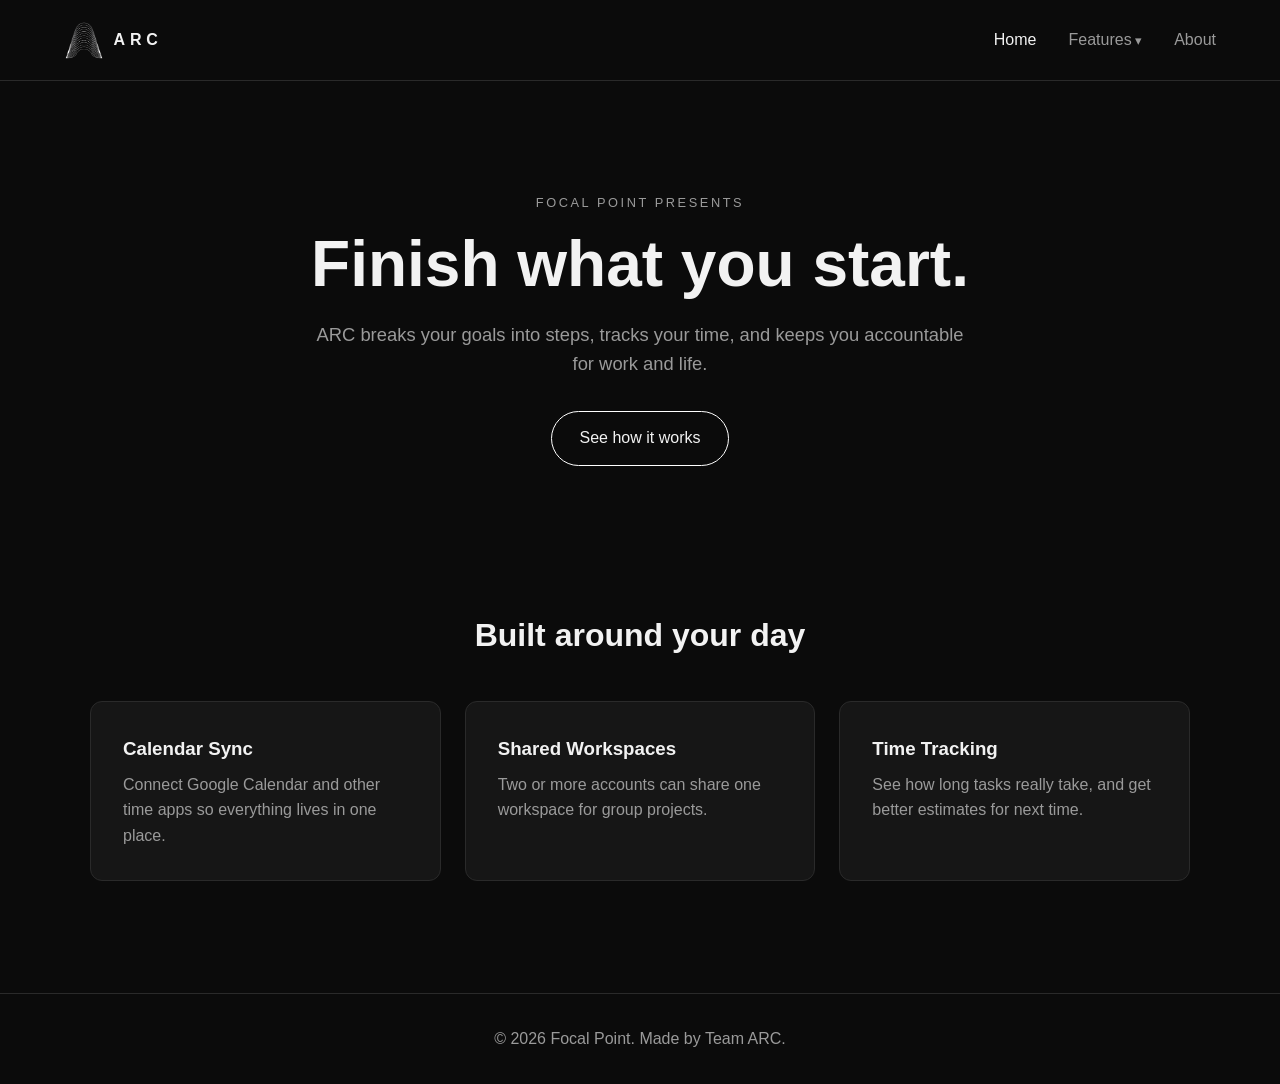
==== index.html @ 4bb460aa "home page, features, and getstarted" ====
<!DOCTYPE html>
<!-- Line 1 tells the browser "this is modern HTML5". Always first. -->
<html lang="en">
<!-- lang="en" helps screen readers and the validator. It will warn you if this is missing. -->

<head>
  <!-- <head> = info ABOUT the page. Nothing in here shows up on screen. -->
  <meta charset="UTF-8">
  <!-- This next line is REQUIRED for responsive design. Without it, phones
       zoom out and show the tiny desktop version, and your media queries won't kick in. -->
  <meta name="viewport" content="width=device-width, initial-scale=1.0">
  <meta name="description" content="ARC by Focal Point: manage tasks and stay accountable to your goals.">
  <title>ARC | Focal Point</title>

  <!-- This is how you connect CSS WITHOUT a <style> tag (which the assignment bans). -->
  <link rel="stylesheet" href="css/styles.css">
</head>

<body>
  <!-- SEMANTIC MARKUP: use tags that describe WHAT the content is,
       not just <div> everywhere. header, nav, main, section, footer = semantic. -->

  <header class="site-header">
    <a href="index.html" class="logo">
      <!-- alt text is required. The validator flags images without it. -->
      <img src="images/arcofficial.png" alt="ARC logo" width="40" height="40">
      <span>ARC</span>
    </a>

    <nav aria-label="Main navigation">
      <!-- Navigation is a LIST of links, so we use <ul>/<li>. That's the semantic way. -->
      <ul class="nav-links">
        <li><a href="index.html" aria-current="page">Home</a></li>
        <li class="dropdown">
          <a href="features.html" class="dropdown-toggle">Features</a>
          <ul class="dropdown-menu">
            <li><a href="features.html#work">Work</a></li>
            <li><a href="features.html#fitness">Fitness</a></li>
            <li><a href="features.html#finances">Finances</a></li>
            <li><a href="features.html#learning">Learning</a></li>
            <li><a href="features.html#personal">Personal</a></li>
            <li><a href="features.html#relationships">Relationships</a></li>
            <li><a href="features.html#projects">Projects</a></li>
            <li><a href="features.html#custom">Custom</a></li>
            <li><a href="features.html#diet-plans">Diet Plans</a></li>
          </ul>
        </li>
        <li><a href="about.html">About</a></li>
      </ul>
    </nav>
  </header>

  <main>
    <!-- HERO: the big intro block at the top of most homepages -->
    <section class="hero">
      <p class="eyebrow">Focal Point presents</p>
      <h1>Finish what you start.</h1>
      <p class="hero-text">
        ARC breaks your goals into steps, tracks your time, and keeps you
        accountable for work and life.
      </p>
      <a href="features.html" class="btn">See how it works</a>
    </section>

    <!-- FEATURES PREVIEW: a grid of cards. On desktop it's 3 across,
         tablet 2 across, phone 1 across. The CSS handles that. -->
    <section class="features-preview" aria-labelledby="features-heading">
      <h2 id="features-heading">Built around your day</h2>

      <div class="card-grid">
        <article class="card">
          <h3>Calendar Sync</h3>
          <p>Connect Google Calendar and other time apps so everything lives in one place.</p>
        </article>

        <article class="card">
          <h3>Shared Workspaces</h3>
          <p>Two or more accounts can share one workspace for group projects.</p>
        </article>

        <article class="card">
          <h3>Time Tracking</h3>
          <p>See how long tasks really take, and get better estimates for next time.</p>
        </article>
      </div>
    </section>
  </main>

  <footer class="site-footer">
    <p>&copy; 2026 Focal Point. Made by Team ARC.</p>
  </footer>
</body>
</html>
---- css/styles.css ----
/* =========================================================
   ARC - main stylesheet
   Every HTML page links to this ONE file, so a change here
   updates the whole site.
   ========================================================= */


/* ---------- 1. VARIABLES ----------
   Define colors once, reuse everywhere. Want to change the
   accent color? Change it here and it updates site-wide.
   Black + white matches your ARC logo. */
:root {
  --bg: #0b0b0b;
  --surface: #161616;
  --text: #f2f2f2;
  --muted: #9a9a9a;
  --accent: #ffffff;
  --border: #2a2a2a;
  --radius: 12px;
}


/* ---------- 2. RESET ----------
   Browsers add their own default margins. This removes them so
   every browser starts the same.
   box-sizing: border-box means padding doesn't make boxes
   wider than the width you set. It saves a lot of headaches. */
* {
  margin: 0;
  padding: 0;
  box-sizing: border-box;
}

body {
  font-family: "Helvetica Neue", Arial, sans-serif;
  background: var(--bg);
  color: var(--text);
  line-height: 1.6;
}

img {
  max-width: 100%;   /* images never overflow on small screens */
  display: block;
}

a {
  color: inherit;
  text-decoration: none;
}


/* ---------- 3. HEADER + NAV ----------
   Flexbox puts items in a row. justify-content: space-between
   pushes the logo left and the nav right. */
.site-header {
  display: flex;
  justify-content: space-between;
  align-items: center;
  padding: 1.25rem 5%;
  border-bottom: 1px solid var(--border);
}

.logo {
  display: flex;
  align-items: center;
  gap: 0.6rem;
  font-weight: 700;
  letter-spacing: 0.3em;   /* the spaced-out "A R C" look from your logo */
}

.nav-links {
  display: flex;
  gap: 2rem;
  list-style: none;   /* removes bullet points from the <ul> */
}

.nav-links a {
  color: var(--muted);
  transition: color 0.2s;
}

/* :hover = mouse over it. aria-current marks the page you're on. */
.nav-links a:hover,
.nav-links a[aria-current="page"] {
  color: var(--text);
}


/* ---------- 4. HERO ---------- */
.hero {
  text-align: center;
  padding: 7rem 5% 5rem;
  max-width: 800px;
  margin: 0 auto;   /* "auto" left/right = centered */
}

.eyebrow {
  color: var(--muted);
  text-transform: uppercase;
  letter-spacing: 0.2em;
  font-size: 0.8rem;
  margin-bottom: 1rem;
}

.hero h1 {
  font-size: 4rem;
  line-height: 1.1;
  margin-bottom: 1.25rem;
}

.hero-text {
  color: var(--muted);
  font-size: 1.15rem;
  margin-bottom: 2rem;
}

.btn {
  display: inline-block;
  padding: 0.85rem 1.75rem;
  border: 1px solid var(--accent);
  border-radius: 999px;   /* big number = pill shape */
  transition: background 0.2s, color 0.2s;
}

.btn:hover {
  background: var(--accent);
  color: var(--bg);
}


/* ---------- 5. CARD GRID ----------
   CSS Grid is great for card layouts.
   "repeat(3, 1fr)" = 3 equal columns. The media queries below
   change that number for tablet and phone. */
.features-preview {
  padding: 4rem 5%;
}

.features-preview h2 {
  text-align: center;
  margin-bottom: 2.5rem;
  font-size: 2rem;
}

.card-grid {
  display: grid;
  grid-template-columns: repeat(3, 1fr);
  gap: 1.5rem;
  max-width: 1100px;
  margin: 0 auto;
}

.card {
  background: var(--surface);
  border: 1px solid var(--border);
  border-radius: var(--radius);
  padding: 2rem;
}

.card h3 {
  margin-bottom: 0.5rem;
}

.card p {
  color: var(--muted);
}


/* ---------- 6. FOOTER ---------- */
.site-footer {
  text-align: center;
  padding: 2rem 5%;
  color: var(--muted);
  border-top: 1px solid var(--border);
  margin-top: 3rem;
}


/* ---------- 6b. DROPDOWN MENU (no JavaScript) ----------
   How it works:
   1. .dropdown is the parent <li>. position: relative makes it
      the anchor point for the menu.
   2. .dropdown-menu is hidden (display: none) and positioned
      absolutely, so it floats BELOW the link instead of pushing
      the page down.
   3. :hover (mouse) and :focus-within (keyboard Tab, or a tap on
      phones) switch it to display: block. */
.dropdown {
  position: relative;
}

/* ::after adds a small arrow after "Features" with no extra HTML */
.dropdown-toggle::after {
  content: " \25BE";   /* the ▾ character */
  font-size: 0.8em;
}

.dropdown-menu {
  display: none;
  position: absolute;
  top: 100%;
  left: 50%;
  transform: translateX(-50%);   /* centers the menu under the link */
  min-width: 190px;
  padding: 0.75rem 0 0.5rem;     /* top padding bridges the gap so hover doesn't break */
  list-style: none;
  background: var(--surface);
  border: 1px solid var(--border);
  border-radius: var(--radius);
  box-shadow: 0 12px 30px rgba(0, 0, 0, 0.5);
  z-index: 100;                  /* keeps it on top of the page content */
}

.dropdown:hover .dropdown-menu,
.dropdown:focus-within .dropdown-menu {
  display: block;
}

.dropdown-menu a {
  display: block;
  padding: 0.5rem 1.25rem;
  color: var(--muted);
  white-space: nowrap;
}

.dropdown-menu a:hover,
.dropdown-menu a:focus {
  background: var(--border);
  color: var(--text);
}


/* ---------- 6c. FEATURES PAGE ---------- */

/* Smooth scrolling when a #link jumps down the page */
html {
  scroll-behavior: smooth;
}

.page-intro {
  text-align: center;
  padding: 5rem 5% 3rem;
  max-width: 850px;
  margin: 0 auto;
}

.page-intro h1 {
  font-size: 3rem;
  line-height: 1.15;
  margin-bottom: 1rem;
}

/* Quick-jump "pill" links, which wrap onto multiple lines automatically */
.jump-links {
  display: flex;
  flex-wrap: wrap;
  justify-content: center;
  gap: 0.6rem;
  list-style: none;
}

.jump-links a {
  display: block;
  padding: 0.4rem 1rem;
  border: 1px solid var(--border);
  border-radius: 999px;
  color: var(--muted);
  font-size: 0.9rem;
}

.jump-links a:hover {
  border-color: var(--text);
  color: var(--text);
}

/* Each task group section */
.group {
  max-width: 900px;
  margin: 0 auto 2rem;
  padding: 2.5rem;
  background: var(--surface);
  border: 1px solid var(--border);
  border-radius: var(--radius);
  scroll-margin-top: 1.5rem;   /* small gap above the section after jumping to it */
}

/* :target = the section whose id is in the URL right now (e.g. #fitness).
   It highlights the group you just clicked on in the dropdown. */
.group:target {
  border-color: var(--text);
}

.group h2 {
  font-size: 2rem;
  margin-bottom: 0.75rem;
}

.group-overview {
  color: var(--muted);
  font-size: 1.1rem;
  margin-bottom: 1.5rem;
}

.group h3 {
  font-size: 0.85rem;
  text-transform: uppercase;
  letter-spacing: 0.15em;
  color: var(--muted);
  margin-bottom: 0.75rem;
}

.group-goals {
  list-style: none;
  margin-bottom: 2rem;
}

.group-goals li {
  padding: 0.5rem 0 0.5rem 1.5rem;
  border-bottom: 1px solid var(--border);
  position: relative;
}

/* custom bullet: a small dash, in the style of the logo's line */
.group-goals li::before {
  content: "";
  position: absolute;
  left: 0;
  top: 50%;
  width: 0.8rem;
  height: 1px;
  background: var(--text);
}

/* Filled button version, used for "Get Started Now" */
.btn-solid {
  background: var(--accent);
  color: var(--bg);
  font-weight: 600;
  cursor: pointer;
  font-size: 1rem;
  font-family: inherit;
}

.btn-solid:hover {
  background: transparent;
  color: var(--text);
}


/* ---------- 6d. GET STARTED FORM ---------- */
.signup-form {
  display: flex;
  flex-direction: column;
  gap: 0.5rem;
  max-width: 420px;
  margin: 0 auto 3rem;
  padding: 0 5%;
}

.signup-form input,
.signup-form select {
  padding: 0.75rem 1rem;
  margin-bottom: 1rem;
  background: var(--surface);
  color: var(--text);
  border: 1px solid var(--border);
  border-radius: 8px;
  font-size: 1rem;
  font-family: inherit;
}

.signup-form input:focus,
.signup-form select:focus {
  outline: 2px solid var(--text);
  outline-offset: 1px;
}

.signup-form button {
  margin-top: 0.5rem;
  border: 1px solid var(--accent);
}


/* =========================================================
   7. RESPONSIVE: the 3 configurations your rubric asks for
   ---------------------------------------------------------
   Everything above is the DESKTOP layout.
   A media query says "only apply these rules when the screen
   is this wide or smaller." They override the rules above.
   Test them: Chrome → F12 → Ctrl+Shift+M → pick iPad / iPhone.
   ========================================================= */

/* TABLET: 1024px and below */
@media (max-width: 1024px) {
  .hero h1 {
    font-size: 3rem;
  }

  .card-grid {
    grid-template-columns: repeat(2, 1fr);   /* 3 columns → 2 */
  }

  .page-intro h1 {
    font-size: 2.5rem;
  }

  .group {
    margin: 0 5% 1.5rem;   /* side margins so cards don't touch the screen edge */
  }
}

/* PHONE: 600px and below */
@media (max-width: 600px) {
  /* Stack the logo on top of the nav instead of side by side */
  .site-header {
    flex-direction: column;
    gap: 1rem;
  }

  .nav-links {
    gap: 1.25rem;
    flex-wrap: wrap;   /* links drop to a new line if they don't fit */
    justify-content: center;
  }

  .hero {
    padding: 4rem 5% 3rem;
  }

  .hero h1 {
    font-size: 2.25rem;
  }

  .card-grid {
    grid-template-columns: 1fr;   /* 2 columns → 1 */
  }

  .page-intro {
    padding: 3rem 5% 2rem;
  }

  .page-intro h1 {
    font-size: 2rem;
  }

  .group {
    padding: 1.5rem;
  }

  .group h2 {
    font-size: 1.6rem;
  }

  /* full-width button is easier to tap with a thumb */
  .group .btn {
    display: block;
    text-align: center;
  }
}
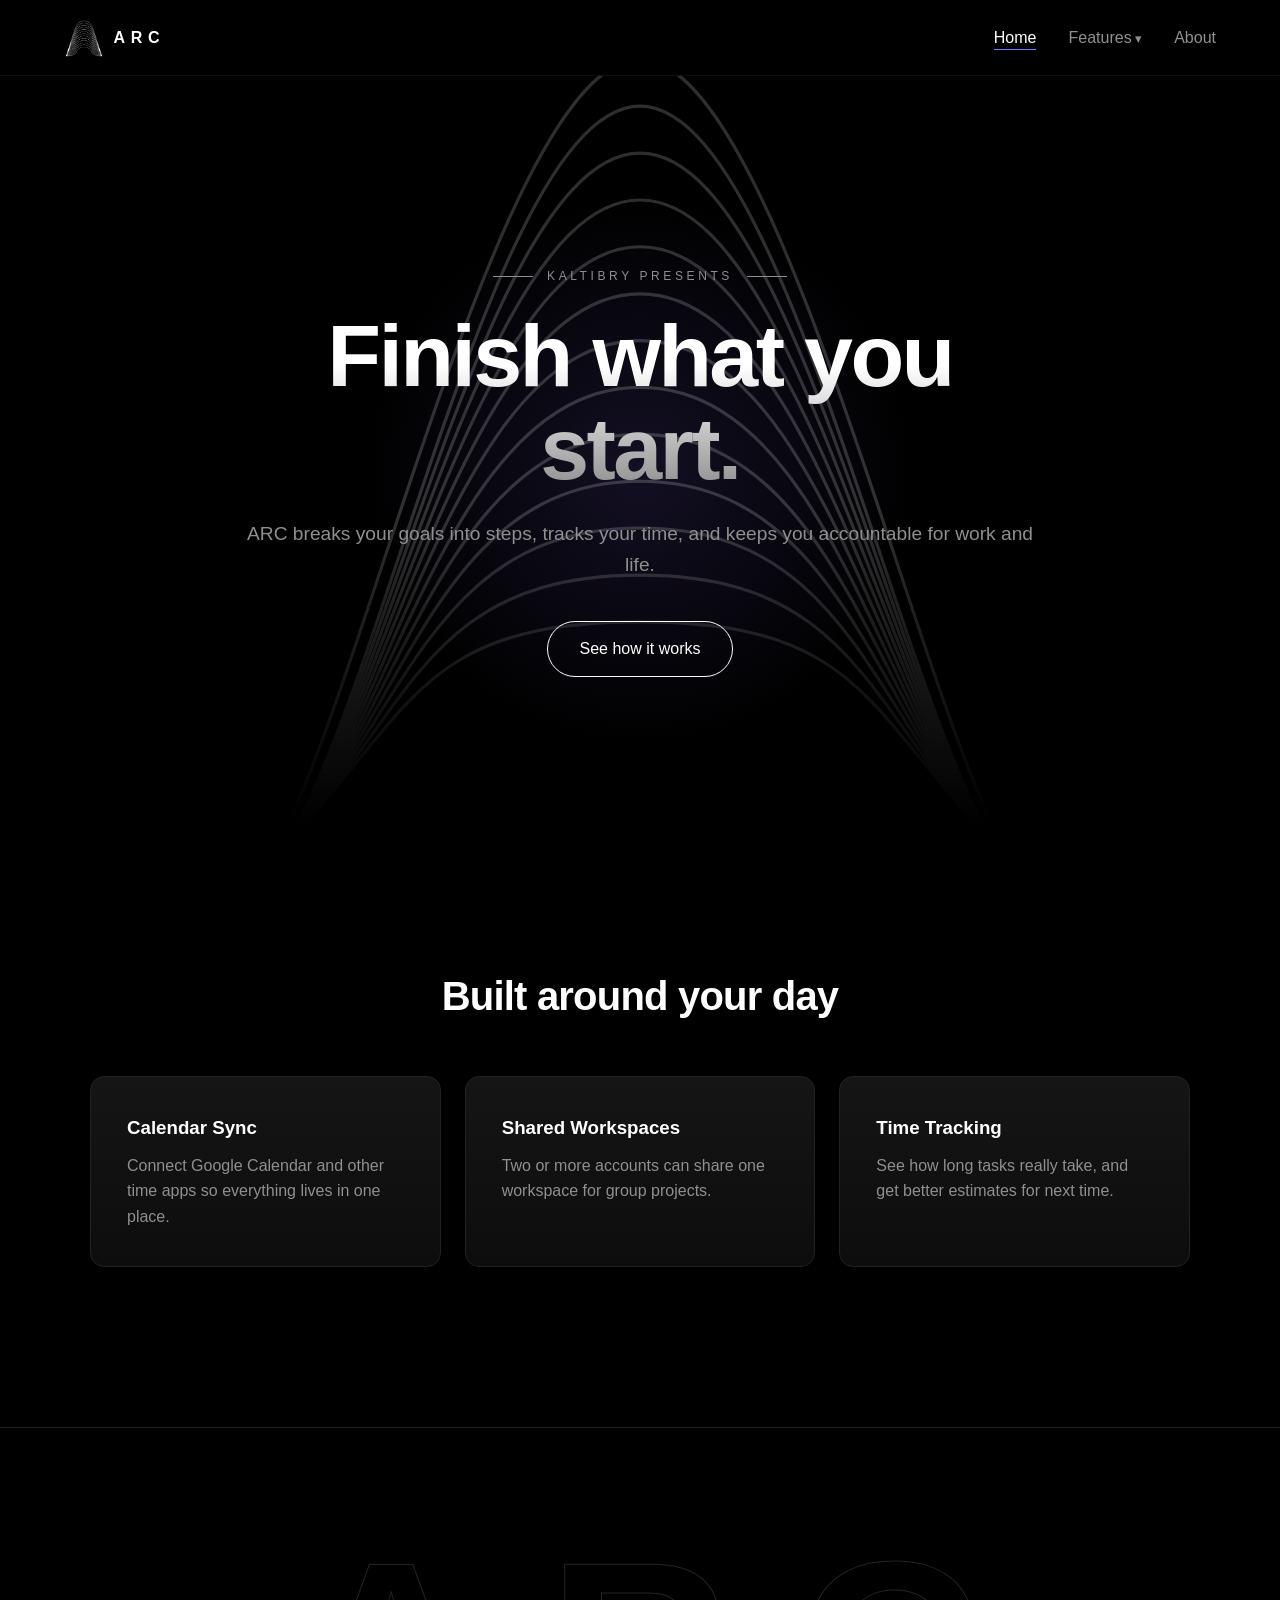
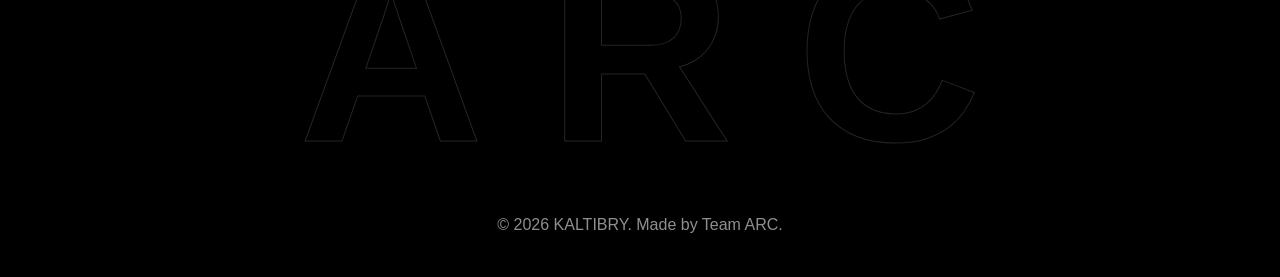
==== commit e49e6aea: "home page, features, getstarted" ====
--- a/index.html
+++ b/index.html
@@ -1,28 +1,19 @@
 <!DOCTYPE html>
-<!-- Line 1 tells the browser "this is modern HTML5". Always first. -->
 <html lang="en">
-<!-- lang="en" helps screen readers and the validator. It will warn you if this is missing. -->
 
 <head>
-  <!-- <head> = info ABOUT the page. Nothing in here shows up on screen. -->
   <meta charset="UTF-8">
-  <!-- This next line is REQUIRED for responsive design. Without it, phones
-       zoom out and show the tiny desktop version, and your media queries won't kick in. -->
   <meta name="viewport" content="width=device-width, initial-scale=1.0">
-  <meta name="description" content="ARC by Focal Point: manage tasks and stay accountable to your goals.">
-  <title>ARC | Focal Point</title>
+  <meta name="description" content="ARC by KALTIBRY: manage tasks and stay accountable to your goals.">
+  <title>ARC | KALTIBRY</title>
 
-  <!-- This is how you connect CSS WITHOUT a <style> tag (which the assignment bans). -->
   <link rel="stylesheet" href="css/styles.css">
 </head>
 
 <body>
-  <!-- SEMANTIC MARKUP: use tags that describe WHAT the content is,
-       not just <div> everywhere. header, nav, main, section, footer = semantic. -->
-
+  
   <header class="site-header">
     <a href="index.html" class="logo">
-      <!-- alt text is required. The validator flags images without it. -->
       <img src="images/arcofficial.png" alt="ARC logo" width="40" height="40">
       <span>ARC</span>
     </a>
@@ -51,9 +42,8 @@
   </header>
 
   <main>
-    <!-- HERO: the big intro block at the top of most homepages -->
     <section class="hero">
-      <p class="eyebrow">Focal Point presents</p>
+      <p class="eyebrow">KALTIBRY presents</p>
       <h1>Finish what you start.</h1>
       <p class="hero-text">
         ARC breaks your goals into steps, tracks your time, and keeps you
@@ -62,8 +52,7 @@
       <a href="features.html" class="btn">See how it works</a>
     </section>
 
-    <!-- FEATURES PREVIEW: a grid of cards. On desktop it's 3 across,
-         tablet 2 across, phone 1 across. The CSS handles that. -->
+    
     <section class="features-preview" aria-labelledby="features-heading">
       <h2 id="features-heading">Built around your day</h2>
 
@@ -87,7 +76,7 @@
   </main>
 
   <footer class="site-footer">
-    <p>&copy; 2026 Focal Point. Made by Team ARC.</p>
+    <p>&copy; 2026 KALTIBRY. Made by Team ARC.</p>
   </footer>
 </body>
 </html>
--- a/css/styles.css
+++ b/css/styles.css
@@ -1,34 +1,49 @@
 /* =========================================================
    ARC - main stylesheet
-   Every HTML page links to this ONE file, so a change here
-   updates the whole site.
+   Black and white, with very small touches of purple.
+   Every HTML page links to this ONE file.
+
+   STEP GUIDE (search for "STEP" to jump around):
+   STEP 1  Color variables
+   STEP 2  Reset + base
+   STEP 3  Glass sticky header
+   STEP 4  Nav underline animation
+   STEP 5  Dropdown menu
+   STEP 6  Immersive hero (arches, glow, fade-in)
+   STEP 7  Cards with hover lift
+   STEP 8  Scroll reveal (pure CSS)
+   STEP 9  Footer wordmark
+   STEP 10 Features page + form
+   STEP 11 Small details (selection, focus, scrollbar)
+   STEP 12 Responsive + reduced motion
    ========================================================= */
 
 
-/* ---------- 1. VARIABLES ----------
-   Define colors once, reuse everywhere. Want to change the
-   accent color? Change it here and it updates site-wide.
-   Black + white matches your ARC logo. */
+/* COLOR VARIABLES */
 :root {
-  --bg: #0b0b0b;
-  --surface: #161616;
-  --text: #f2f2f2;
-  --muted: #9a9a9a;
-  --accent: #ffffff;
-  --border: #2a2a2a;
-  --radius: 12px;
-}
-
-
-/* ---------- 2. RESET ----------
-   Browsers add their own default margins. This removes them so
-   every browser starts the same.
-   box-sizing: border-box means padding doesn't make boxes
-   wider than the width you set. It saves a lot of headaches. */
+  --bg: #000000;
+  --surface: #0d0d0d;
+  --surface-2: #151515;
+  --text: #ffffff;
+  --muted: #8f8f8f;
+  --border: #222222;
+  --border-hover: #4a4a4a;
+  --purple: #8b6cff;
+  --purple-glow: rgba(139, 108, 255, 0.35);
+  --radius: 14px;
+  --ease: cubic-bezier(0.22, 1, 0.36, 1);   /* a smooth "slow at the end" curve */
+}
+
+
+/* RESET & BASE  */
 * {
   margin: 0;
   padding: 0;
   box-sizing: border-box;
+}
+
+html {
+  scroll-behavior: smooth;
 }
 
 body {
@@ -36,10 +51,11 @@
   background: var(--bg);
   color: var(--text);
   line-height: 1.6;
+  -webkit-font-smoothing: antialiased;
 }
 
 img {
-  max-width: 100%;   /* images never overflow on small screens */
+  max-width: 100%;
   display: block;
 }
 
@@ -49,15 +65,20 @@
 }
 
 
-/* ---------- 3. HEADER + NAV ----------
-   Flexbox puts items in a row. justify-content: space-between
-   pushes the logo left and the nav right. */
+/* GLASS STICKY HEADER */
+   
 .site-header {
+  position: sticky;
+  top: 0;
+  z-index: 50;
   display: flex;
   justify-content: space-between;
   align-items: center;
-  padding: 1.25rem 5%;
-  border-bottom: 1px solid var(--border);
+  padding: 1.1rem 5%;
+  background: rgba(0, 0, 0, 0.6);
+  backdrop-filter: blur(14px);
+  -webkit-backdrop-filter: blur(14px);   /* Safari needs the -webkit- version */
+  border-bottom: 1px solid rgba(255, 255, 255, 0.06);
 }
 
 .logo {
@@ -65,81 +86,260 @@
   align-items: center;
   gap: 0.6rem;
   font-weight: 700;
-  letter-spacing: 0.3em;   /* the spaced-out "A R C" look from your logo */
+  letter-spacing: 0.35em;
 }
 
 .nav-links {
   display: flex;
   gap: 2rem;
-  list-style: none;   /* removes bullet points from the <ul> */
-}
-
-.nav-links a {
-  color: var(--muted);
-  transition: color 0.2s;
-}
-
-/* :hover = mouse over it. aria-current marks the page you're on. */
-.nav-links a:hover,
-.nav-links a[aria-current="page"] {
+  list-style: none;
+}
+
+
+/* NAV UNDERLINE ANIMATION */
+
+.nav-links > li > a {
+  color: var(--muted);
+  padding-bottom: 4px;
+  background: linear-gradient(var(--text), var(--text)) no-repeat left bottom / 0% 1px;
+  transition: color 0.3s, background-size 0.4s var(--ease);
+}
+
+.nav-links > li > a:hover {
   color: var(--text);
-}
-
-
-/* ---------- 4. HERO ---------- */
+  background-size: 100% 1px;
+}
+
+/* purple underline */
+.nav-links > li > a[aria-current="page"] {
+  color: var(--text);
+  background-image: linear-gradient(var(--purple), var(--purple));
+  background-size: 100% 1px;
+}
+
+
+/* DROPDOWN MENU  */
+  
+.dropdown {
+  position: relative;
+}
+
+.dropdown-toggle::after {
+  content: " \25BE";   /* ▾ */
+  font-size: 0.8em;
+}
+
+.dropdown-menu {
+  position: absolute;
+  top: 100%;
+  left: 50%;
+  min-width: 200px;
+  margin-top: 0.75rem;
+  padding: 0.5rem;
+  list-style: none;
+  background: rgba(13, 13, 13, 0.92);
+  backdrop-filter: blur(14px);
+  -webkit-backdrop-filter: blur(14px);
+  border: 1px solid var(--border);
+  border-radius: var(--radius);
+  box-shadow: 0 25px 50px rgba(0, 0, 0, 0.7);
+  z-index: 100;
+
+  /* hidden state */
+  opacity: 0;
+  visibility: hidden;
+  transform: translate(-50%, 8px);
+  transition: opacity 0.25s, transform 0.35s var(--ease), visibility 0.25s;
+}
+
+/* invisible bridge so the menu doesn't close while the mouse moves from "Features" down to the menu */
+.dropdown-menu::before {
+  content: "";
+  position: absolute;
+  top: -0.75rem;
+  left: 0;
+  right: 0;
+  height: 0.75rem;
+}
+
+/* visible state */
+.dropdown:hover .dropdown-menu,
+.dropdown:focus-within .dropdown-menu {
+  opacity: 1;
+  visibility: visible;
+  transform: translate(-50%, 0);
+}
+
+.dropdown-menu a {
+  display: block;
+  padding: 0.55rem 1rem;
+  border-radius: 8px;
+  color: var(--muted);
+  white-space: nowrap;
+  transition: background 0.2s, color 0.2s, padding-left 0.3s var(--ease);
+}
+
+.dropdown-menu a:hover,
+.dropdown-menu a:focus {
+  background: var(--surface-2);
+  color: var(--text);
+  padding-left: 1.4rem;   /* small nudge to the right on hover */
+}
+
+
+/* IMMERSIVE HERO */
+
 .hero {
+  position: relative;
+  min-height: 88vh;
+  display: flex;
+  flex-direction: column;
+  align-items: center;
+  justify-content: center;
   text-align: center;
-  padding: 7rem 5% 5rem;
+  padding: 6rem 5%;
+  overflow: hidden;   /* cuts off anything that floats outside the hero */
+  isolation: isolate; /* keeps the z-index layers below contained */
+}
+
+.hero::before {
+  content: "";
+  position: absolute;
+  inset: 0;   
+  background: url("../images/arc-arches.svg") no-repeat center 55% / min(900px, 120%) auto;
+  opacity: 0.18;
+  z-index: -1;
+  animation: float 10s ease-in-out infinite;
+
+  /* fades the arches out toward the bottom */
+  -webkit-mask-image: linear-gradient(180deg, #000 55%, transparent 95%);
+  mask-image: linear-gradient(180deg, #000 55%, transparent 95%);
+}
+
+.hero::after {
+  content: "";
+  position: absolute;
+  left: 50%;
+  top: 50%;
+  width: min(600px, 100%);
+  height: min(600px, 100%);
+  transform: translate(-50%, -50%);
+  background: radial-gradient(circle, rgba(139, 108, 255, 0.14), transparent 65%);
+  z-index: -2;
+  animation: pulse 8s ease-in-out infinite;
+}
+
+/* keep the text column readable */
+.hero > * {
   max-width: 800px;
-  margin: 0 auto;   /* "auto" left/right = centered */
-}
-
+}
+
+/* @keyframes = a named animation. 0% is the start, 100% is the end. */
+@keyframes float {
+  0%, 100% { transform: translateY(0) scale(1); }
+  50%      { transform: translateY(-18px) scale(1.02); }
+}
+
+@keyframes pulse {
+  0%, 100% { opacity: 0.7; }
+  50%      { opacity: 1; }
+}
+
+@keyframes fade-up {
+  from { opacity: 0; transform: translateY(24px); }
+  to   { opacity: 1; transform: translateY(0); }
+}
+
+/* line animation-delay */
+.hero > * {
+  animation: fade-up 1s var(--ease) both;
+}
+.hero > *:nth-child(1) { animation-delay: 0.1s; }
+.hero > *:nth-child(2) { animation-delay: 0.25s; }
+.hero > *:nth-child(3) { animation-delay: 0.4s; }
+.hero > *:nth-child(4) { animation-delay: 0.55s; }
+
+/* "— TEXT —" lines on both sides, matching the line in logo */
 .eyebrow {
+  display: inline-flex;
+  align-items: center;
+  gap: 0.9rem;
   color: var(--muted);
   text-transform: uppercase;
-  letter-spacing: 0.2em;
-  font-size: 0.8rem;
-  margin-bottom: 1rem;
-}
-
+  letter-spacing: 0.3em;
+  font-size: 0.75rem;
+  margin-bottom: 1.5rem;
+}
+
+.eyebrow::before,
+.eyebrow::after {
+  content: "";
+  width: 40px;
+  height: 1px;
+  background: currentColor;   
+}
+
+/* font size for screen width (vw) */
 .hero h1 {
-  font-size: 4rem;
-  line-height: 1.1;
-  margin-bottom: 1.25rem;
+  font-size: clamp(2.6rem, 7vw, 5.5rem);
+  line-height: 1.05;
+  letter-spacing: -0.03em;
+  margin-bottom: 1.5rem;
+
+  background: linear-gradient(180deg, #ffffff 30%, #7a7a7a 110%);
+  -webkit-background-clip: text;
+  background-clip: text;
+  color: transparent;
 }
 
 .hero-text {
   color: var(--muted);
-  font-size: 1.15rem;
-  margin-bottom: 2rem;
-}
-
+  font-size: clamp(1rem, 1.6vw, 1.2rem);
+  margin-bottom: 2.5rem;
+}
+
+
+/*  BUTTONS  */
 .btn {
   display: inline-block;
-  padding: 0.85rem 1.75rem;
-  border: 1px solid var(--accent);
-  border-radius: 999px;   /* big number = pill shape */
-  transition: background 0.2s, color 0.2s;
+  padding: 0.9rem 2rem;
+  border: 1px solid var(--text);
+  border-radius: 999px;
+  font-size: 1rem;
+  font-family: inherit;
+  cursor: pointer;
+  transition: background 0.3s, color 0.3s, box-shadow 0.4s, transform 0.3s var(--ease);
 }
 
 .btn:hover {
-  background: var(--accent);
+  background: var(--text);
   color: var(--bg);
-}
-
-
-/* ---------- 5. CARD GRID ----------
-   CSS Grid is great for card layouts.
-   "repeat(3, 1fr)" = 3 equal columns. The media queries below
-   change that number for tablet and phone. */
+  transform: translateY(-2px);
+  box-shadow: 0 10px 30px -10px var(--purple-glow);  
+}
+
+.btn-solid {
+  background: var(--text);
+  color: var(--bg);
+  font-weight: 600;
+}
+
+.btn-solid:hover {
+  background: var(--bg);
+  color: var(--text);
+}
+
+
+/* CARDS WITH HOVER LIFT */
 .features-preview {
-  padding: 4rem 5%;
+  padding: 6rem 5%;
 }
 
 .features-preview h2 {
   text-align: center;
-  margin-bottom: 2.5rem;
-  font-size: 2rem;
+  margin-bottom: 3rem;
+  font-size: clamp(1.7rem, 3.5vw, 2.5rem);
+  letter-spacing: -0.02em;
 }
 
 .card-grid {
@@ -151,14 +351,22 @@
 }
 
 .card {
-  background: var(--surface);
+  position: relative;
+  background: linear-gradient(180deg, var(--surface-2), var(--surface));
   border: 1px solid var(--border);
   border-radius: var(--radius);
-  padding: 2rem;
+  padding: 2.25rem;
+  transition: transform 0.5s var(--ease), border-color 0.3s, box-shadow 0.5s;
+}
+
+.card:hover {
+  transform: translateY(-8px);
+  border-color: var(--border-hover);
+  box-shadow: 0 30px 60px -30px rgba(255, 255, 255, 0.12);
 }
 
 .card h3 {
-  margin-bottom: 0.5rem;
+  margin-bottom: 0.6rem;
 }
 
 .card p {
@@ -166,91 +374,75 @@
 }
 
 
-/* ---------- 6. FOOTER ---------- */
+/* SCROLL REVEAL */
+   animation-timeline: view() ties an animation to SCROLLING
+   instead of time. As each card scrolls into view, it plays
+   from start (faded, lower) to end (visible, in place).
+   @supports means "only use this if the browser understands it."
+   Browsers that don't (like older Safari) just show the cards normally. */
+@keyframes reveal {
+  from { opacity: 0; transform: translateY(50px) scale(0.97); }
+  to   { opacity: 1; transform: translateY(0) scale(1); }
+}
+
+@supports (animation-timeline: view()) {
+  .card,
+  .group {
+    animation: reveal linear both;
+    animation-timeline: view();
+    animation-range: entry 0% cover 25%;
+  }
+}
+
+
+/* FOOTER WORDMARK */
+
 .site-footer {
+  position: relative;
   text-align: center;
-  padding: 2rem 5%;
+  padding: 6rem 5% 2.5rem;
+  margin-top: 4rem;
   color: var(--muted);
   border-top: 1px solid var(--border);
-  margin-top: 3rem;
-}
-
-
-/* ---------- 6b. DROPDOWN MENU (no JavaScript) ----------
-   How it works:
-   1. .dropdown is the parent <li>. position: relative makes it
-      the anchor point for the menu.
-   2. .dropdown-menu is hidden (display: none) and positioned
-      absolutely, so it floats BELOW the link instead of pushing
-      the page down.
-   3. :hover (mouse) and :focus-within (keyboard Tab, or a tap on
-      phones) switch it to display: block. */
-.dropdown {
-  position: relative;
-}
-
-/* ::after adds a small arrow after "Features" with no extra HTML */
-.dropdown-toggle::after {
-  content: " \25BE";   /* the ▾ character */
-  font-size: 0.8em;
-}
-
-.dropdown-menu {
-  display: none;
-  position: absolute;
-  top: 100%;
-  left: 50%;
-  transform: translateX(-50%);   /* centers the menu under the link */
-  min-width: 190px;
-  padding: 0.75rem 0 0.5rem;     /* top padding bridges the gap so hover doesn't break */
-  list-style: none;
-  background: var(--surface);
-  border: 1px solid var(--border);
-  border-radius: var(--radius);
-  box-shadow: 0 12px 30px rgba(0, 0, 0, 0.5);
-  z-index: 100;                  /* keeps it on top of the page content */
-}
-
-.dropdown:hover .dropdown-menu,
-.dropdown:focus-within .dropdown-menu {
+  overflow: hidden;
+}
+
+.site-footer::before {
+  content: "ARC";
   display: block;
-}
-
-.dropdown-menu a {
-  display: block;
-  padding: 0.5rem 1.25rem;
-  color: var(--muted);
-  white-space: nowrap;
-}
-
-.dropdown-menu a:hover,
-.dropdown-menu a:focus {
-  background: var(--border);
-  color: var(--text);
-}
-
-
-/* ---------- 6c. FEATURES PAGE ---------- */
-
-/* Smooth scrolling when a #link jumps down the page */
-html {
-  scroll-behavior: smooth;
-}
-
+  font-size: clamp(5rem, 22vw, 16rem);
+  font-weight: 700;
+  letter-spacing: 0.25em;
+  line-height: 1;
+  margin-bottom: 2rem;
+  margin-right: -0.25em;   
+  color: transparent;
+  -webkit-text-stroke: 1px rgba(255, 255, 255, 0.14);
+}
+
+
+/* FEATURES PAGE + FORM */
 .page-intro {
   text-align: center;
-  padding: 5rem 5% 3rem;
+  padding: 6rem 5% 3.5rem;
   max-width: 850px;
   margin: 0 auto;
 }
 
+.page-intro > * {
+  animation: fade-up 1s var(--ease) both;
+}
+.page-intro > *:nth-child(2) { animation-delay: 0.15s; }
+.page-intro > *:nth-child(3) { animation-delay: 0.3s; }
+.page-intro > *:nth-child(4) { animation-delay: 0.45s; }
+
 .page-intro h1 {
-  font-size: 3rem;
-  line-height: 1.15;
+  font-size: clamp(2.1rem, 5vw, 3.5rem);
+  line-height: 1.1;
+  letter-spacing: -0.02em;
   margin-bottom: 1rem;
 }
 
-/* Quick-jump "pill" links, which wrap onto multiple lines automatically */
 .jump-links {
   display: flex;
   flex-wrap: wrap;
@@ -261,50 +453,53 @@
 
 .jump-links a {
   display: block;
-  padding: 0.4rem 1rem;
+  padding: 0.45rem 1.1rem;
   border: 1px solid var(--border);
   border-radius: 999px;
   color: var(--muted);
   font-size: 0.9rem;
+  transition: border-color 0.3s, color 0.3s, background 0.3s;
 }
 
 .jump-links a:hover {
   border-color: var(--text);
-  color: var(--text);
-}
-
-/* Each task group section */
+  color: var(--bg);
+  background: var(--text);
+}
+
 .group {
   max-width: 900px;
   margin: 0 auto 2rem;
-  padding: 2.5rem;
-  background: var(--surface);
+  padding: 2.75rem;
+  background: linear-gradient(180deg, var(--surface-2), var(--surface));
   border: 1px solid var(--border);
   border-radius: var(--radius);
-  scroll-margin-top: 1.5rem;   /* small gap above the section after jumping to it */
-}
-
-/* :target = the section whose id is in the URL right now (e.g. #fitness).
-   It highlights the group you just clicked on in the dropdown. */
+  scroll-margin-top: 6rem;  
+  transition: border-color 0.4s, box-shadow 0.4s;
+}
+
+/* section gets a purple outline */
 .group:target {
-  border-color: var(--text);
+  border-color: var(--purple);
+  box-shadow: 0 0 0 4px rgba(139, 108, 255, 0.1);
 }
 
 .group h2 {
-  font-size: 2rem;
+  font-size: clamp(1.6rem, 3vw, 2.2rem);
+  letter-spacing: -0.02em;
   margin-bottom: 0.75rem;
 }
 
 .group-overview {
   color: var(--muted);
   font-size: 1.1rem;
-  margin-bottom: 1.5rem;
+  margin-bottom: 1.75rem;
 }
 
 .group h3 {
-  font-size: 0.85rem;
+  font-size: 0.75rem;
   text-transform: uppercase;
-  letter-spacing: 0.15em;
+  letter-spacing: 0.2em;
   color: var(--muted);
   margin-bottom: 0.75rem;
 }
@@ -315,145 +510,156 @@
 }
 
 .group-goals li {
-  padding: 0.5rem 0 0.5rem 1.5rem;
+  position: relative;
+  padding: 0.6rem 0 0.6rem 1.75rem;
   border-bottom: 1px solid var(--border);
-  position: relative;
-}
-
-/* custom bullet: a small dash, in the style of the logo's line */
+}
+
 .group-goals li::before {
   content: "";
   position: absolute;
   left: 0;
   top: 50%;
-  width: 0.8rem;
+  width: 0.9rem;
   height: 1px;
   background: var(--text);
 }
 
-/* Filled button version, used for "Get Started Now" */
-.btn-solid {
-  background: var(--accent);
-  color: var(--bg);
-  font-weight: 600;
-  cursor: pointer;
-  font-size: 1rem;
-  font-family: inherit;
-}
-
-.btn-solid:hover {
-  background: transparent;
-  color: var(--text);
-}
-
-
-/* ---------- 6d. GET STARTED FORM ---------- */
 .signup-form {
   display: flex;
   flex-direction: column;
   gap: 0.5rem;
-  max-width: 420px;
+  max-width: 440px;
   margin: 0 auto 3rem;
-  padding: 0 5%;
+  padding: 2.5rem;
+  background: linear-gradient(180deg, var(--surface-2), var(--surface));
+  border: 1px solid var(--border);
+  border-radius: var(--radius);
+  animation: fade-up 1s var(--ease) 0.3s both;
+}
+
+.signup-form label {
+  font-size: 0.85rem;
+  color: var(--muted);
+  letter-spacing: 0.05em;
 }
 
 .signup-form input,
 .signup-form select {
-  padding: 0.75rem 1rem;
+  padding: 0.85rem 1rem;
   margin-bottom: 1rem;
-  background: var(--surface);
+  background: var(--bg);
   color: var(--text);
   border: 1px solid var(--border);
-  border-radius: 8px;
+  border-radius: 10px;
   font-size: 1rem;
   font-family: inherit;
-}
-
-.signup-form input:focus,
-.signup-form select:focus {
-  outline: 2px solid var(--text);
-  outline-offset: 1px;
+  transition: border-color 0.3s;
+}
+
+.signup-form input:hover,
+.signup-form select:hover {
+  border-color: var(--border-hover);
 }
 
 .signup-form button {
   margin-top: 0.5rem;
-  border: 1px solid var(--accent);
-}
-
-
-/* =========================================================
-   7. RESPONSIVE: the 3 configurations your rubric asks for
-   ---------------------------------------------------------
-   Everything above is the DESKTOP layout.
-   A media query says "only apply these rules when the screen
-   is this wide or smaller." They override the rules above.
-   Test them: Chrome → F12 → Ctrl+Shift+M → pick iPad / iPhone.
-   ========================================================= */
+}
+
+
+/* lil stuff */
+
+::selection {
+  background: var(--purple);
+  color: #ffffff;
+}
+
+:focus-visible {
+  outline: 2px solid var(--purple);
+  outline-offset: 3px;
+}
+
+html {
+  scrollbar-color: #333333 var(--bg);   /* Firefox */
+  scrollbar-width: thin;
+}
+
+::-webkit-scrollbar {                     /* Chrome | Edge |  Safari */
+  width: 10px;
+}
+
+::-webkit-scrollbar-track {
+  background: var(--bg);
+}
+
+::-webkit-scrollbar-thumb {
+  background: #333333;
+  border-radius: 999px;
+  border: 2px solid var(--bg);
+}
+
+
+/* different media */
 
 /* TABLET: 1024px and below */
 @media (max-width: 1024px) {
-  .hero h1 {
-    font-size: 3rem;
-  }
-
   .card-grid {
-    grid-template-columns: repeat(2, 1fr);   /* 3 columns → 2 */
-  }
-
-  .page-intro h1 {
-    font-size: 2.5rem;
+    grid-template-columns: repeat(2, 1fr);
   }
 
   .group {
-    margin: 0 5% 1.5rem;   /* side margins so cards don't touch the screen edge */
+    margin: 0 5% 1.5rem;
+  }
+
+  .hero {
+    min-height: 75vh;
   }
 }
 
 /* PHONE: 600px and below */
 @media (max-width: 600px) {
-  /* Stack the logo on top of the nav instead of side by side */
   .site-header {
     flex-direction: column;
-    gap: 1rem;
+    gap: 0.9rem;
+    padding: 1rem 5%;
   }
 
   .nav-links {
-    gap: 1.25rem;
-    flex-wrap: wrap;   /* links drop to a new line if they don't fit */
+    gap: 1.5rem;
+    flex-wrap: wrap;
     justify-content: center;
   }
 
   .hero {
-    padding: 4rem 5% 3rem;
-  }
-
-  .hero h1 {
-    font-size: 2.25rem;
+    min-height: auto;
+    padding: 5rem 6% 4rem;
+  }
+
+  .hero::before {
+    background-size: 150% auto;  
   }
 
   .card-grid {
-    grid-template-columns: 1fr;   /* 2 columns → 1 */
+    grid-template-columns: 1fr;
   }
 
   .page-intro {
-    padding: 3rem 5% 2rem;
-  }
-
-  .page-intro h1 {
-    font-size: 2rem;
+    padding: 3.5rem 5% 2rem;
   }
 
   .group {
-    padding: 1.5rem;
-  }
-
-  .group h2 {
-    font-size: 1.6rem;
-  }
-
-  /* full-width button is easier to tap with a thumb */
+    padding: 1.75rem;
+    scroll-margin-top: 9rem;  
+  }
+
   .group .btn {
     display: block;
     text-align: center;
   }
-}+
+  .signup-form {
+    margin: 0 5% 3rem;
+    padding: 1.75rem;
+  }
+}
+
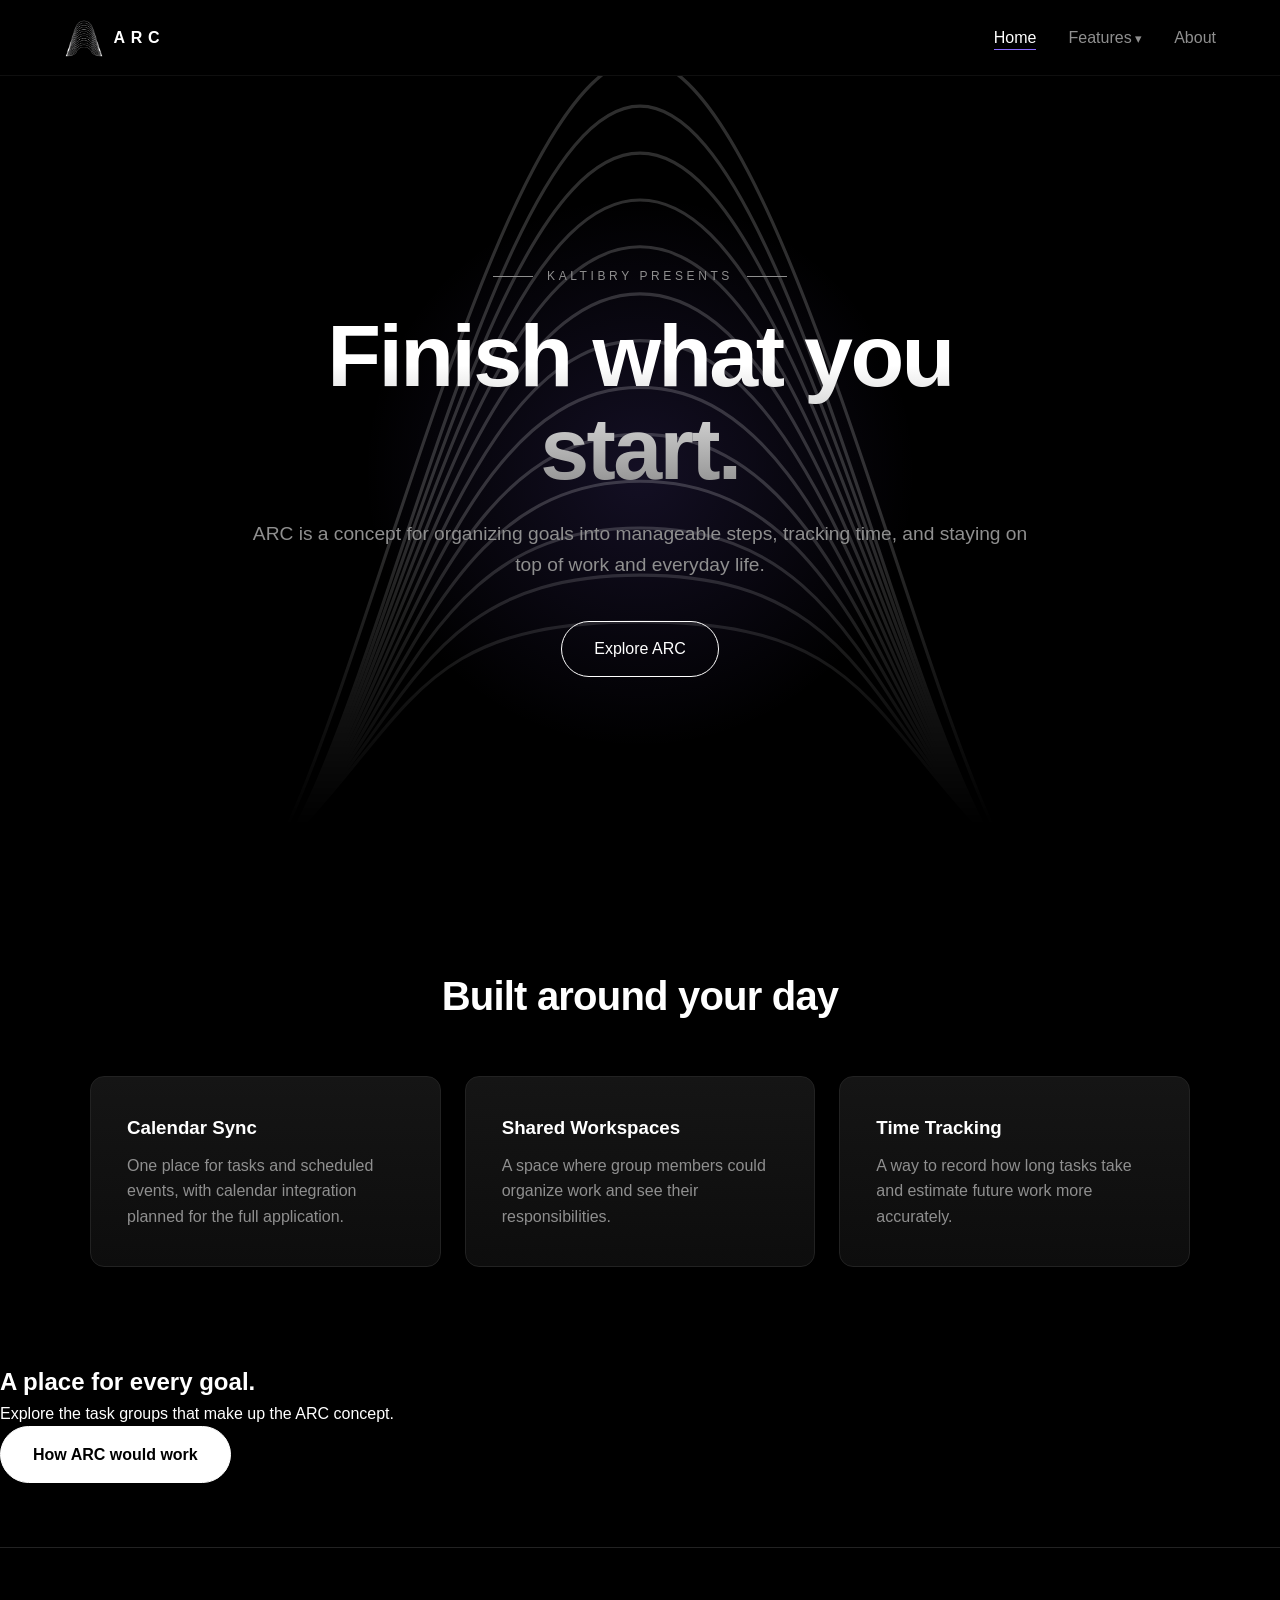
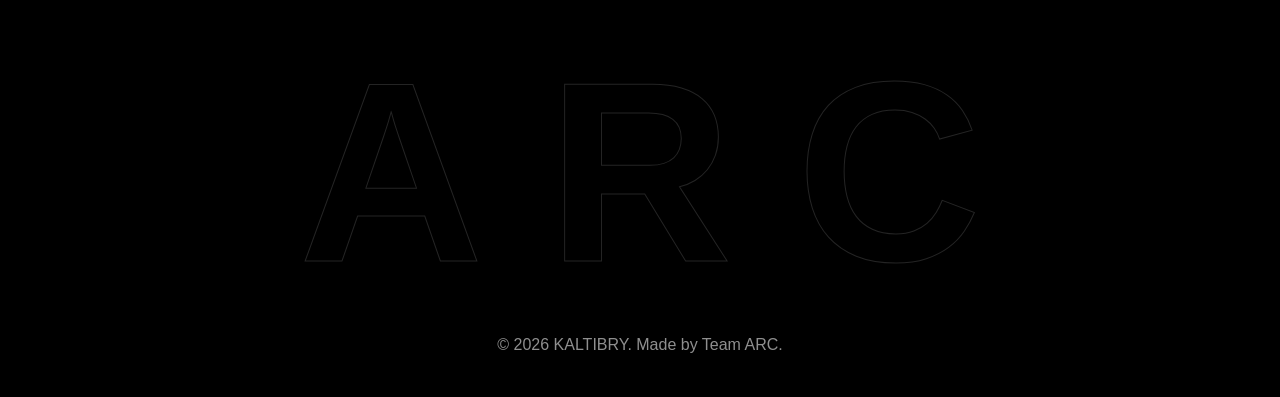
==== commit b0847740: "Revise meta tags and improve content structure Updated the website's meta description and title for " ====
--- a/index.html
+++ b/index.html
@@ -1,25 +1,20 @@
+
 <!DOCTYPE html>
 <html lang="en">
-
 <head>
   <meta charset="UTF-8">
   <meta name="viewport" content="width=device-width, initial-scale=1.0">
-  <meta name="description" content="ARC by KALTIBRY: manage tasks and stay accountable to your goals.">
-  <title>ARC | KALTIBRY</title>
-
+  <meta name="description" content="ARC is a productivity website concept for organizing goals, tasks and time.">
+  <title>Home | ARC</title>
   <link rel="stylesheet" href="css/styles.css">
 </head>
-
 <body>
-  
   <header class="site-header">
-    <a href="index.html" class="logo">
-      <img src="images/arcofficial.png" alt="ARC logo" width="40" height="40">
+    <a href="index.html" class="logo" aria-label="ARC home">
+      <img src="images/arcofficial.png" alt="" width="40" height="40">
       <span>ARC</span>
     </a>
-
     <nav aria-label="Main navigation">
-      <!-- Navigation is a LIST of links, so we use <ul>/<li>. That's the semantic way. -->
       <ul class="nav-links">
         <li><a href="index.html" aria-current="page">Home</a></li>
         <li class="dropdown">
@@ -40,43 +35,40 @@
       </ul>
     </nav>
   </header>
-
   <main>
     <section class="hero">
       <p class="eyebrow">KALTIBRY presents</p>
       <h1>Finish what you start.</h1>
-      <p class="hero-text">
-        ARC breaks your goals into steps, tracks your time, and keeps you
-        accountable for work and life.
-      </p>
-      <a href="features.html" class="btn">See how it works</a>
+      <p class="hero-text">ARC is a concept for organizing goals into manageable steps, tracking time, and staying on top of work and everyday life.</p>
+      <a href="features.html" class="btn">Explore ARC</a>
     </section>
 
-    
     <section class="features-preview" aria-labelledby="features-heading">
       <h2 id="features-heading">Built around your day</h2>
-
       <div class="card-grid">
         <article class="card">
           <h3>Calendar Sync</h3>
-          <p>Connect Google Calendar and other time apps so everything lives in one place.</p>
+          <p>One place for tasks and scheduled events, with calendar integration planned for the full application.</p>
         </article>
-
         <article class="card">
           <h3>Shared Workspaces</h3>
-          <p>Two or more accounts can share one workspace for group projects.</p>
+          <p>A space where group members could organize work and see their responsibilities.</p>
         </article>
-
         <article class="card">
           <h3>Time Tracking</h3>
-          <p>See how long tasks really take, and get better estimates for next time.</p>
+          <p>A way to record how long tasks take and estimate future work more accurately.</p>
         </article>
       </div>
     </section>
+
+    <section class="home-cta" aria-labelledby="home-cta-title">
+      <h2 id="home-cta-title">A place for every goal.</h2>
+      <p>Explore the task groups that make up the ARC concept.</p>
+      <a href="getstarted.html" class="btn btn-solid">How ARC would work</a>
+    </section>
   </main>
-
   <footer class="site-footer">
     <p>&copy; 2026 KALTIBRY. Made by Team ARC.</p>
   </footer>
 </body>
-</html>+</html>
--- a/css/styles.css
+++ b/css/styles.css
@@ -1,23 +1,3 @@
-/* =========================================================
-   ARC - main stylesheet
-   Black and white, with very small touches of purple.
-   Every HTML page links to this ONE file.
-
-   STEP GUIDE (search for "STEP" to jump around):
-   STEP 1  Color variables
-   STEP 2  Reset + base
-   STEP 3  Glass sticky header
-   STEP 4  Nav underline animation
-   STEP 5  Dropdown menu
-   STEP 6  Immersive hero (arches, glow, fade-in)
-   STEP 7  Cards with hover lift
-   STEP 8  Scroll reveal (pure CSS)
-   STEP 9  Footer wordmark
-   STEP 10 Features page + form
-   STEP 11 Small details (selection, focus, scrollbar)
-   STEP 12 Responsive + reduced motion
-   ========================================================= */
-
 
 /* COLOR VARIABLES */
 :root {
@@ -375,11 +355,7 @@
 
 
 /* SCROLL REVEAL */
-   animation-timeline: view() ties an animation to SCROLLING
-   instead of time. As each card scrolls into view, it plays
-   from start (faded, lower) to end (visible, in place).
-   @supports means "only use this if the browser understands it."
-   Browsers that don't (like older Safari) just show the cards normally. */
+
 @keyframes reveal {
   from { opacity: 0; transform: translateY(50px) scale(0.97); }
   to   { opacity: 1; transform: translateY(0) scale(1); }
